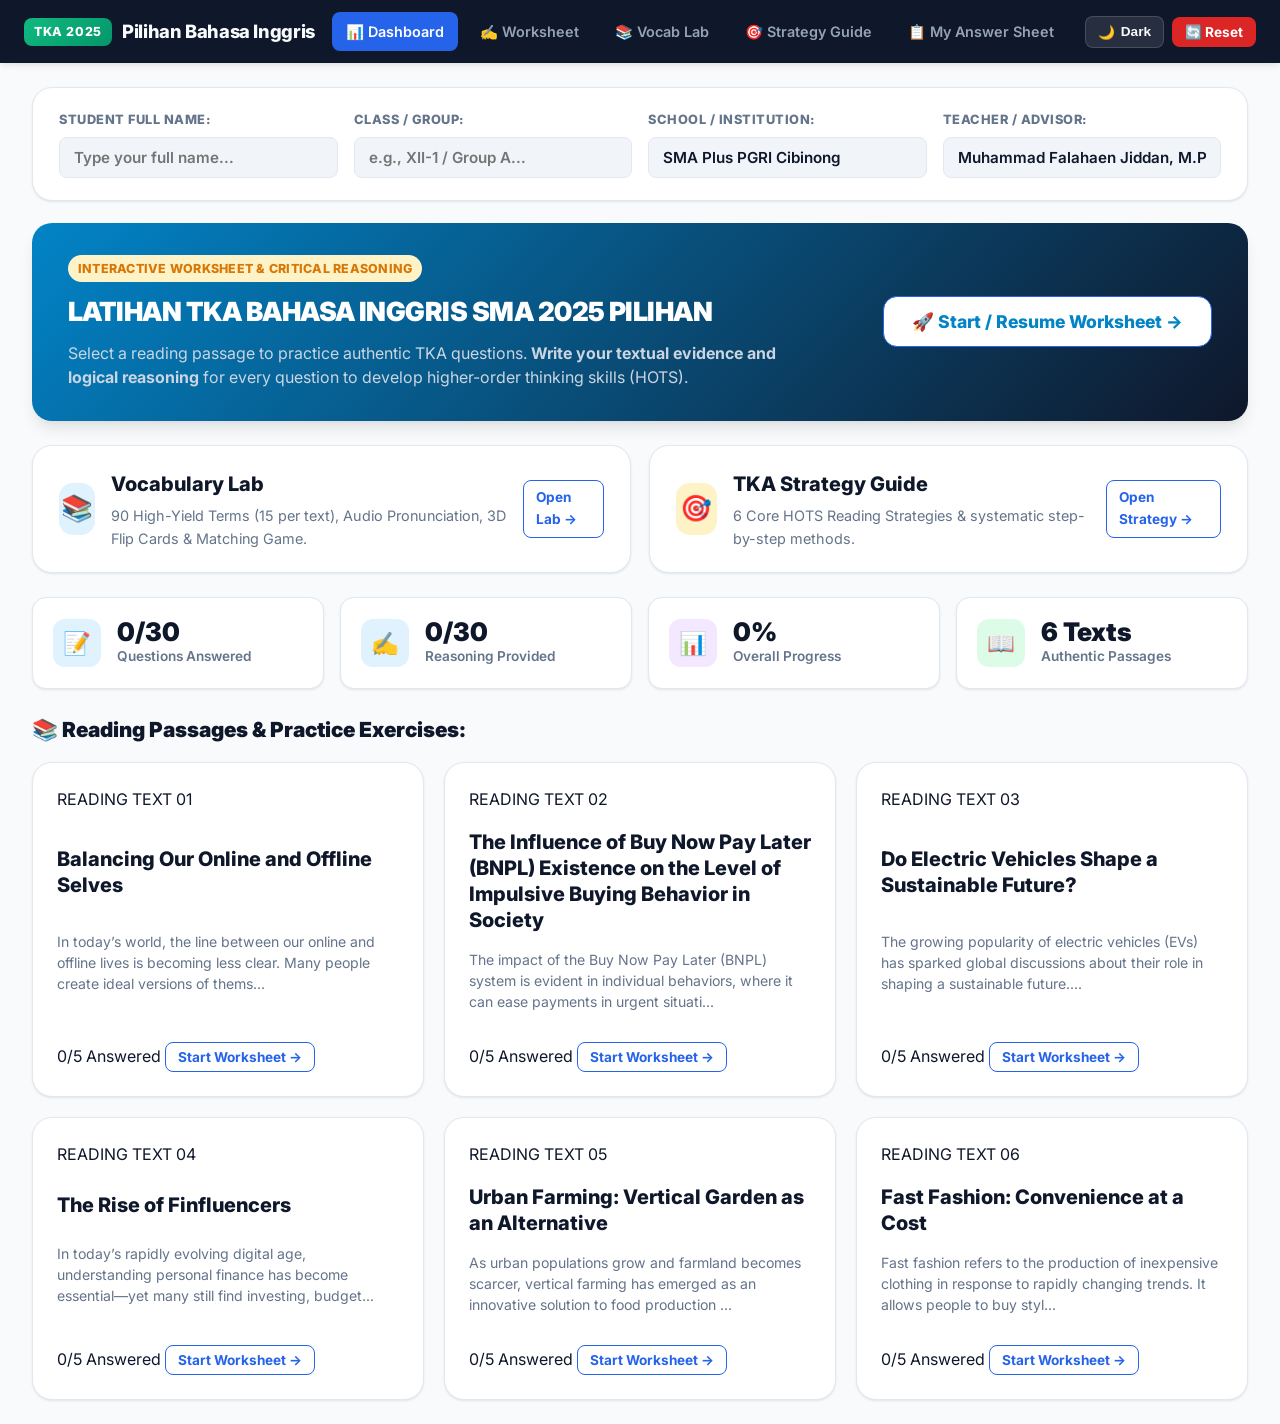
==== student.html @ 73c8a356 "Initial release: TKA Bahasa Inggris Pilihan 2025 Mobile Student Mode with 90 Specialized Vocab Lab t" ====
<!DOCTYPE html>
<html lang="en" data-theme="light">
<head>
  <meta charset="UTF-8">
  <meta name="viewport" content="width=device-width, initial-scale=1.0, maximum-scale=1.0, user-scalable=no">
  <title>LATIHAN TKA BAHASA INGGRIS SMA 2025 PILIHAN — Student Worksheet & Reasoning</title>
  <meta name="description" content="Latihan TKA Bahasa Inggris SMA 2025 Pilihan: 30 Soal HOTS Interaktif, Lembar Penalaran Kritis Siswa, Vocab Lab 90 Kata, & Panduan Strategi.">
  
  <!-- Google Fonts: Inter & Merriweather -->
  <link rel="preconnect" href="https://fonts.googleapis.com">
  <link rel="preconnect" href="https://fonts.gstatic.com" crossorigin>
  <link href="https://fonts.googleapis.com/css2?family=Inter:wght@400;500;600;700;800;900&family=Merriweather:ital,wght@0,300;0,400;0,700;1,300;1,400&display=swap" rel="stylesheet">
  
  <!-- Stylesheet -->
  <link rel="stylesheet" href="style.css">
</head>
<body>
  <div class="app-container">
    
    <!-- ==========================================
         TOP NAVIGATION BAR
    ========================================== -->
    <header class="navbar">
      <div class="nav-brand" onclick="setStudentView('dashboard')">
        <span class="student-badge">TKA 2025</span>
        <span class="brand-title">Pilihan Bahasa Inggris</span>
      </div>

      <nav>
        <ul class="nav-links">
          <li class="nav-item active" data-view="dashboard" onclick="setStudentView('dashboard')">📊 Dashboard</li>
          <li class="nav-item" data-view="student_workspace" onclick="setStudentView('student_workspace')">✍️ Worksheet</li>
          <li class="nav-item" data-view="vocab_lab" onclick="setStudentView('vocab_lab')">📚 Vocab Lab</li>
          <li class="nav-item" data-view="tka_strategy" onclick="setStudentView('tka_strategy')">🎯 Strategy Guide</li>
          <li class="nav-item" data-view="worksheet_summary" onclick="setStudentView('worksheet_summary')">📋 My Answer Sheet</li>
        </ul>
      </nav>

      <div class="nav-actions">
        <button class="btn-theme-toggle" id="theme-toggle" onclick="toggleStudentTheme()">
          <span id="theme-icon">🌙</span> <span id="theme-label">Dark</span>
        </button>
        <button class="btn btn-danger btn-sm" onclick="openStudentResetModal()">🔄 Reset</button>
      </div>
    </header>

    <!-- ==========================================
         MAIN VIEWS
    ========================================== -->
    <main class="main-view">

      <!-- 1. STUDENT DASHBOARD VIEW -->
      <section id="view-dashboard" class="view-section active">
        
        <!-- Student Identity Form Card -->
        <div class="student-id-card">
          <div class="student-input-group">
            <label class="student-input-label">Student Full Name:</label>
            <input type="text" id="input-student-name" class="student-input-field" placeholder="Type your full name..." onchange="saveStudentProfile()">
          </div>
          <div class="student-input-group">
            <label class="student-input-label">Class / Group:</label>
            <input type="text" id="input-student-class" class="student-input-field" placeholder="e.g., XII-1 / Group A..." onchange="saveStudentProfile()">
          </div>
          <div class="student-input-group">
            <label class="student-input-label">School / Institution:</label>
            <input type="text" id="input-student-school" class="student-input-field" value="SMA Plus PGRI Cibinong" onchange="saveStudentProfile()">
          </div>
          <div class="student-input-group">
            <label class="student-input-label">Teacher / Advisor:</label>
            <input type="text" id="input-student-teacher" class="student-input-field" value="Muhammad Falahaen Jiddan, M.Pd. Gr." onchange="saveStudentProfile()">
          </div>
        </div>

        <!-- Student Hero Banner -->
        <div class="dashboard-hero-banner" style="background: linear-gradient(135deg, #0284c7, #0f172a);">
          <div>
            <span class="badge badge-amber" style="margin-bottom: 8px;">INTERACTIVE WORKSHEET & CRITICAL REASONING</span>
            <div class="dash-banner-title">LATIHAN TKA BAHASA INGGRIS SMA 2025 PILIHAN</div>
            <p class="dash-banner-subtitle">
              Select a reading passage to practice authentic TKA questions. <strong>Write your textual evidence and logical reasoning</strong> for every question to develop higher-order thinking skills (HOTS).
            </p>
          </div>
          <div>
            <button class="btn btn-primary btn-lg" style="background: white; color: #0284c7; font-weight: 800;" onclick="openStudentWorkspace(1)">
              🚀 Start / Resume Worksheet →
            </button>
          </div>
        </div>

        <!-- Quick Hub Cards -->
        <div class="dash-hub-grid">
          <div class="dash-hub-card" onclick="setStudentView('vocab_lab')">
            <div class="hub-card-left">
              <div class="hub-icon-box" style="background: #e0f2fe; color: #0284c7;">📚</div>
              <div>
                <h3 style="font-size: 1.25rem; font-weight: 800; color: var(--text-main); margin-bottom: 4px;">Vocabulary Lab</h3>
                <p style="font-size: 0.9rem; color: var(--text-muted);">90 High-Yield Terms (15 per text), Audio Pronunciation, 3D Flip Cards & Matching Game.</p>
              </div>
            </div>
            <span class="btn btn-outline btn-sm">Open Lab →</span>
          </div>

          <div class="dash-hub-card" onclick="setStudentView('tka_strategy')">
            <div class="hub-card-left">
              <div class="hub-icon-box" style="background: var(--accent-amber-light); color: var(--accent-amber);">🎯</div>
              <div>
                <h3 style="font-size: 1.25rem; font-weight: 800; color: var(--text-main); margin-bottom: 4px;">TKA Strategy Guide</h3>
                <p style="font-size: 0.9rem; color: var(--text-muted);">6 Core HOTS Reading Strategies & systematic step-by-step methods.</p>
              </div>
            </div>
            <span class="btn btn-outline btn-sm">Open Strategy →</span>
          </div>
        </div>

        <!-- Stats Overview -->
        <div class="overview-stats-grid">
          <div class="stat-card">
            <div class="stat-icon" style="background: #e0f2fe; color: #0284c7;">📝</div>
            <div>
              <div class="stat-val" id="student-stat-answered">0/30</div>
              <div class="stat-label">Questions Answered</div>
            </div>
          </div>
          <div class="stat-card">
            <div class="stat-icon" style="background: var(--accent-cyan-light); color: var(--academic-blue);">✍️</div>
            <div>
              <div class="stat-val" id="student-stat-reasoned">0/30</div>
              <div class="stat-label">Reasoning Provided</div>
            </div>
          </div>
          <div class="stat-card">
            <div class="stat-icon" style="background: var(--accent-purple-light); color: var(--accent-purple);">📊</div>
            <div>
              <div class="stat-val" id="student-stat-progress">0%</div>
              <div class="stat-label">Overall Progress</div>
            </div>
          </div>
          <div class="stat-card">
            <div class="stat-icon" style="background: #dcfce7; color: #059669;">📖</div>
            <div>
              <div class="stat-val">6 Texts</div>
              <div class="stat-label">Authentic Passages</div>
            </div>
          </div>
        </div>

        <!-- 6 Text Cards Grid -->
        <h3 style="font-size: 1.3rem; font-weight: 900; color: var(--text-main); margin: 24px 0 16px 0;">📚 Reading Passages & Practice Exercises:</h3>
        <div class="text-cards-grid" id="student-dashboard-cards"></div>
      </section>

      <!-- 2. STUDENT WORKSPACE -->
      <section id="view-student_workspace" class="view-section">
        
        <!-- Top Toolbar -->
        <div class="workspace-top-bar">
          <div style="display: flex; align-items: center; gap: 12px; flex-wrap: wrap;">
            <button class="btn btn-secondary btn-sm" onclick="setStudentView('dashboard')">← Dashboard</button>
            <div id="student-ws-title" style="font-size: 1.15rem; font-weight: 800; color: var(--text-main);"></div>
          </div>

          <div class="font-size-control-group">
            <span style="font-size: 0.8rem; font-weight: 700; color: var(--text-muted); margin-right: 4px;">Typography:</span>
            <button class="btn-font-ctrl" onclick="changeStudentFontSize(-1)">A-</button>
            <button class="btn-font-ctrl" onclick="changeStudentFontSize(0)">Default</button>
            <button class="btn-font-ctrl" onclick="changeStudentFontSize(1)">A+</button>
            <button class="btn-font-ctrl" onclick="toggleStudentFontFamily()" style="margin-left: 6px;">Font: <span id="student-font-label">Serif</span></button>
          </div>
        </div>

        <!-- Mobile View Toggle -->
        <div class="mobile-tab-switch">
          <button class="mobile-switch-btn active" id="btn-mobile-read" onclick="setMobileViewTab('read')">📖 1. Read Passage</button>
          <button class="mobile-switch-btn" id="btn-mobile-quiz" onclick="setMobileViewTab('quiz')">✍️ 2. Questions & Reasons</button>
        </div>

        <!-- Split Grid Workspace -->
        <div class="workspace-split-container">
          
          <!-- LEFT PANEL: READING TEXT -->
          <div class="workspace-left-panel" id="student-reading-panel">
            <h2 class="reading-article-title" id="student-reading-title"></h2>
            <div class="reading-citation" id="student-reading-citation"></div>
            <div id="student-reading-content"></div>
          </div>

          <!-- RIGHT PANEL: QUESTIONS & REASONING -->
          <div class="workspace-right-panel" id="student-practice-panel">
            <div class="practice-header-bar">
              <span style="font-weight: 800; color: var(--text-main); font-size: 1.05rem;">Select Question Number:</span>
              <div class="practice-q-nav" id="student-practice-q-nav"></div>
            </div>

            <div id="student-practice-canvas"></div>
          </div>

        </div>
      </section>

      <!-- 3. VOCABULARY LAB (STUDENT VIEW) -->
      <section id="view-vocab_lab" class="view-section">
        <div class="global-vocab-container">
          <div style="background: var(--bg-card); padding: 24px 30px; border-radius: 14px; border: 1px solid var(--border-color); display: flex; justify-content: space-between; align-items: center; flex-wrap: wrap; gap: 16px;">
            <div>
              <h2 style="font-size: 1.6rem; font-weight: 900; color: var(--text-main); margin-bottom: 4px;">📚 Vocabulary & Concept Lab</h2>
              <p style="font-size: 0.95rem; color: var(--text-muted);">90 High-Yield Specialized Terms (15 per Text): 3D Flip Cards, Match Words Game, Context Quiz, and Live Search Master Table.</p>
            </div>
            <button class="btn btn-secondary btn-sm" onclick="setStudentView('dashboard')">← Dashboard</button>
          </div>

          <!-- Text Filter -->
          <div class="vocab-filter-pills">
            <button class="vocab-filter-pill active" data-textfilter="all" onclick="filterStudentVocab('all')">All Passages (90 Words)</button>
            <button class="vocab-filter-pill" data-textfilter="1" onclick="filterStudentVocab(1)">Text 1: Online & Offline (15)</button>
            <button class="vocab-filter-pill" data-textfilter="2" onclick="filterStudentVocab(2)">Text 2: BNPL Impact (15)</button>
            <button class="vocab-filter-pill" data-textfilter="3" onclick="filterStudentVocab(3)">Text 3: Electric Vehicles (15)</button>
            <button class="vocab-filter-pill" data-textfilter="4" onclick="filterStudentVocab(4)">Text 4: Finfluencers (15)</button>
            <button class="vocab-filter-pill" data-textfilter="5" onclick="filterStudentVocab(5)">Text 5: Vertical Garden (15)</button>
            <button class="vocab-filter-pill" data-textfilter="6" onclick="filterStudentVocab(6)">Text 6: Fast Fashion (15)</button>
          </div>

          <!-- Activity Nav -->
          <div class="vocab-activity-nav">
            <button class="vocab-mode-btn active" data-mode="flipcard" onclick="setStudentVocabActivity('flipcard')">🎴 1. 3D Flip Cards</button>
            <button class="vocab-mode-btn" data-mode="matching" onclick="setStudentVocabActivity('matching')">🧩 2. Match Words Game</button>
            <button class="vocab-mode-btn" data-mode="context" onclick="setStudentVocabActivity('context')">💡 3. Context Challenge</button>
            <button class="vocab-mode-btn" data-mode="list" onclick="setStudentVocabActivity('list')">📋 4. Word Master Table</button>
          </div>

          <div id="student-vocab-content-area"></div>
        </div>
      </section>

      <!-- 4. TKA STRATEGY (STUDENT VIEW) -->
      <section id="view-tka_strategy" class="view-section">
        <div class="strategy-container">
          <div style="background: var(--bg-card); padding: 24px 30px; border-radius: 14px; border: 1px solid var(--border-color); display: flex; justify-content: space-between; align-items: center; flex-wrap: wrap; gap: 16px;">
            <div>
              <h2 style="font-size: 1.6rem; font-weight: 900; color: var(--text-main); margin-bottom: 4px;">🎯 TKA Strategy Guide (HOTS Reading Formulas)</h2>
              <p style="font-size: 0.95rem; color: var(--text-muted);">6 Core Reading Comprehension Strategies, Systematic Steps, and Trap Analysis.</p>
            </div>
            <button class="btn btn-secondary btn-sm" onclick="setStudentView('dashboard')">← Dashboard</button>
          </div>

          <div class="strategy-grid" id="student-strategy-cards-container"></div>
        </div>
      </section>

      <!-- 5. WORKSHEET SUMMARY & CHECK (STUDENT VIEW) -->
      <section id="view-worksheet_summary" class="view-section">
        <div id="student-summary-container"></div>
      </section>

    </main>

    <!-- ==========================================
         FIXED BOTTOM NAVIGATION BAR (TOUCH UI FOR HP)
    ========================================== -->
    <nav class="mobile-bottom-nav">
      <div class="bottom-nav-item active" data-view="dashboard" onclick="setStudentView('dashboard')">
        <span class="nav-icon">📊</span>
        <span>Dashboard</span>
      </div>
      <div class="bottom-nav-item" data-view="student_workspace" onclick="setStudentView('student_workspace')">
        <span class="nav-icon">✍️</span>
        <span>Worksheet</span>
      </div>
      <div class="bottom-nav-item" data-view="vocab_lab" onclick="setStudentView('vocab_lab')">
        <span class="nav-icon">📚</span>
        <span>Vocab Lab</span>
      </div>
      <div class="bottom-nav-item" data-view="tka_strategy" onclick="setStudentView('tka_strategy')">
        <span class="nav-icon">🎯</span>
        <span>Strategy</span>
      </div>
      <div class="bottom-nav-item" data-view="worksheet_summary" onclick="setStudentView('worksheet_summary')">
        <span class="nav-icon">📋</span>
        <span>Answer Sheet</span>
      </div>
    </nav>

    <!-- Floating Action Button for Peek Passage on Mobile -->
    <button class="btn-floating-peek" onclick="openPeekModal()" title="Peek Reading Passage">
      <span>👀 Peek Passage</span>
    </button>

    <!-- Bottom Sheet Modal Drawer for Peek Passage -->
    <div class="bottom-sheet-overlay" id="peek-sheet-overlay">
      <div class="bottom-sheet-drawer">
        <div class="bottom-sheet-header">
          <h3 id="peek-sheet-title" style="font-size: 1.15rem; font-weight: 800; color: var(--text-main);"></h3>
          <button class="btn btn-secondary btn-sm" onclick="closePeekModal()">✕ Close</button>
        </div>
        <div class="bottom-sheet-body" id="peek-sheet-body"></div>
      </div>
    </div>

    <!-- Reset Confirmation Modal -->
    <div class="modal-overlay" id="student-reset-modal">
      <div class="modal-content">
        <h3 style="font-size: 1.35rem; font-weight: 800; color: var(--accent-red); margin-bottom: 12px;">⚠️ Reset Worksheet?</h3>
        <p style="font-size: 0.95rem; color: var(--text-secondary); margin-bottom: 24px; line-height: 1.6;">
          This action will permanently clear all your selected answers and written reasoning. Are you sure you want to reset?
        </p>
        <div style="display: flex; justify-content: flex-end; gap: 12px;">
          <button class="btn btn-secondary" onclick="closeStudentModal('student-reset-modal')">Cancel</button>
          <button class="btn btn-danger" onclick="confirmStudentReset()">Yes, Reset Worksheet</button>
        </div>
      </div>
    </div>

    <!-- Toast Notification -->
    <div class="toast-container" id="toast-container"></div>

  </div>

  <!-- Scripts -->
  <script src="data.js"></script>
  <script src="student.js"></script>
</body>
</html>
---- style.css ----
/* ==========================================
   MPI TKA BAHASA INGGRIS - NARRATIVE TEXT
   STYLESHEET (style.css)
   Mobile-First Touch UI, Responsive Desktop Split View,
   4-Pillar Strategy Accordion, 3D Flipcards, Match Game,
   Floating Peek Bottom Sheet & Clean Print Layout.
========================================== */

:root {
  /* Common Accents */
  --academic-blue: #2563eb;
  --academic-blue-light: #3b82f6;
  --academic-blue-dark: #1d4ed8;
  --accent-cyan: #0ea5e9;
  --accent-cyan-light: #e0f2fe;
  --accent-teal: #0d9488;
  --accent-teal-light: #ccfbf1;
  --accent-amber: #d97706;
  --accent-amber-light: #fef3c7;
  --accent-red: #dc2626;
  --accent-red-light: #fee2e2;
  --accent-green: #16a34a;
  --accent-green-light: #dcfce7;
  --accent-purple: #9333ea;
  --accent-purple-light: #f3e8ff;

  /* LIGHT THEME VARIABLES */
  --bg-main: #f8fafc;
  --bg-card: #ffffff;
  --bg-card-alt: #f1f5f9;
  --bg-card-hover: #f8fafc;
  --bg-nav: #0f172a;
  --border-color: #e2e8f0;
  --border-focus: #3b82f6;

  --text-main: #0f172a;
  --text-secondary: #334155;
  --text-muted: #64748b;
  --text-light: #f8fafc;

  --reading-bg: #ffffff;
  --reading-text: #1e293b;
  --reading-border: #e2e8f0;
  --reading-p-num-bg: #e0f2fe;
  --reading-p-num-text: #0369a1;

  --shadow-sm: 0 1px 3px rgba(0,0,0,0.06), 0 1px 2px rgba(0,0,0,0.04);
  --shadow-md: 0 4px 6px -1px rgba(0,0,0,0.08), 0 2px 4px -2px rgba(0,0,0,0.05);
  --shadow-lg: 0 10px 15px -3px rgba(0,0,0,0.1), 0 4px 6px -4px rgba(0,0,0,0.05);
  --shadow-xl: 0 20px 25px -5px rgba(0,0,0,0.12), 0 8px 10px -6px rgba(0,0,0,0.06);

  --radius-sm: 8px;
  --radius-md: 14px;
  --radius-lg: 20px;
  --radius-full: 9999px;

  --font-sans: 'Inter', -apple-system, BlinkMacSystemFont, 'Segoe UI', Roboto, Helvetica, Arial, sans-serif;
  --font-serif: 'Merriweather', Georgia, serif;
}

/* DARK THEME VARIABLES */
[data-theme="dark"] {
  --bg-main: #0b0f19;
  --bg-card: #131b2e;
  --bg-card-alt: #1e293b;
  --bg-card-hover: #1c263c;
  --bg-nav: #070a12;
  --border-color: #27354f;
  --border-focus: #60a5fa;

  --text-main: #f1f5f9;
  --text-secondary: #cbd5e1;
  --text-muted: #94a3b8;
  --text-light: #ffffff;

  --reading-bg: #111827;
  --reading-text: #f3f4f6;
  --reading-border: #1f2937;
  --reading-p-num-bg: #1e3a8a;
  --reading-p-num-text: #93c5fd;

  --accent-cyan-light: #082f49;
  --accent-teal-light: #042f2e;
  --accent-amber-light: #451a03;
  --accent-red-light: #450a0a;
  --accent-green-light: #052e16;
  --accent-purple-light: #3b0764;

  --shadow-sm: 0 1px 3px rgba(0,0,0,0.4);
  --shadow-md: 0 4px 8px rgba(0,0,0,0.5);
  --shadow-lg: 0 10px 20px rgba(0,0,0,0.6);
  --shadow-xl: 0 20px 30px rgba(0,0,0,0.7);
}

/* RESET & BASE */
* {
  margin: 0;
  padding: 0;
  box-sizing: border-box;
  -webkit-tap-highlight-color: transparent;
  transition: background-color 0.2s ease, border-color 0.2s ease, color 0.2s ease;
}

button, a, input, select, textarea, .option-card, .btn, .nav-item, .flip-card-inner, .match-item, .q-pill, .vocab-filter-pill, .vocab-mode-btn, .tab-btn {
  touch-action: manipulation !important;
}

body {
  font-family: var(--font-sans);
  background-color: var(--bg-main);
  color: var(--text-main);
  line-height: 1.6;
  min-height: 100vh;
  display: flex;
  flex-direction: column;
}

.app-container {
  display: flex;
  flex-direction: column;
  min-height: 100vh;
  width: 100%;
}

/* ==========================================
   TOP HEADER NAVBAR
========================================== */
.navbar {
  background-color: var(--bg-nav);
  color: var(--text-light);
  padding: 12px 24px;
  display: flex;
  justify-content: space-between;
  align-items: center;
  position: sticky;
  top: 0;
  z-index: 100;
  box-shadow: var(--shadow-md);
}

.nav-brand {
  display: flex;
  align-items: center;
  gap: 10px;
  cursor: pointer;
  user-select: none;
}

.brand-badge {
  background: linear-gradient(135deg, #2563eb, #3b82f6);
  color: white;
  font-size: 0.78rem;
  font-weight: 800;
  padding: 4px 10px;
  border-radius: var(--radius-sm);
  letter-spacing: 0.05em;
}

.student-badge {
  background: linear-gradient(135deg, #10b981, #059669);
  color: white;
  font-size: 0.78rem;
  font-weight: 800;
  padding: 4px 10px;
  border-radius: var(--radius-sm);
  letter-spacing: 0.05em;
}

.brand-title {
  font-size: 1.15rem;
  font-weight: 800;
  letter-spacing: -0.02em;
}

.nav-links {
  display: flex;
  list-style: none;
  gap: 8px;
}

.nav-item {
  padding: 8px 14px;
  border-radius: var(--radius-sm);
  cursor: pointer;
  font-weight: 600;
  font-size: 0.9rem;
  color: #94a3b8;
  display: flex;
  align-items: center;
  gap: 6px;
  transition: all 0.2s ease;
}

.nav-item:hover {
  background-color: rgba(255,255,255,0.08);
  color: #f8fafc;
}

.nav-item.active {
  background-color: var(--academic-blue);
  color: white;
}

.nav-actions {
  display: flex;
  align-items: center;
  gap: 8px;
}

.btn-theme-toggle {
  background: rgba(255,255,255,0.1);
  border: 1px solid rgba(255,255,255,0.15);
  color: #f8fafc;
  padding: 7px 12px;
  border-radius: var(--radius-sm);
  font-size: 0.85rem;
  font-weight: 600;
  cursor: pointer;
  display: flex;
  align-items: center;
  gap: 6px;
}

.btn-theme-toggle:hover {
  background: rgba(255,255,255,0.2);
}

/* ==========================================
   FIXED BOTTOM NAVIGATION BAR (MOBILE TOUCH)
========================================== */
.mobile-bottom-nav {
  display: none;
  position: fixed;
  bottom: 0;
  left: 0;
  right: 0;
  height: 64px;
  background-color: var(--bg-card);
  border-top: 1px solid var(--border-color);
  box-shadow: 0 -4px 12px rgba(0,0,0,0.08);
  z-index: 200;
  padding-bottom: env(safe-area-inset-bottom);
  justify-content: space-around;
  align-items: center;
}

.bottom-nav-item {
  flex: 1;
  display: flex;
  flex-direction: column;
  align-items: center;
  justify-content: center;
  padding: 6px 4px;
  color: var(--text-muted);
  text-decoration: none;
  font-size: 0.72rem;
  font-weight: 700;
  cursor: pointer;
  transition: all 0.2s ease;
  user-select: none;
}

.bottom-nav-item .nav-icon {
  font-size: 1.25rem;
  margin-bottom: 2px;
}

.bottom-nav-item.active {
  color: var(--academic-blue);
}

.bottom-nav-item.active .nav-icon {
  transform: translateY(-2px);
}

/* ==========================================
   BUTTONS & BADGES
========================================== */
.btn {
  display: inline-flex;
  align-items: center;
  justify-content: center;
  gap: 8px;
  padding: 10px 18px;
  border-radius: var(--radius-sm);
  font-size: 0.95rem;
  font-weight: 700;
  cursor: pointer;
  border: 1.5px solid transparent;
  transition: all 0.2s ease;
  text-decoration: none;
  font-family: inherit;
}

.btn-primary {
  background-color: var(--academic-blue);
  color: white;
  border-color: var(--academic-blue);
}
.btn-primary:hover {
  background-color: var(--academic-blue-dark);
}

.btn-secondary {
  background-color: var(--bg-card-alt);
  color: var(--text-main);
  border-color: var(--border-color);
}
.btn-secondary:hover {
  background-color: var(--bg-card-hover);
  border-color: var(--border-focus);
}

.btn-success {
  background-color: var(--accent-green);
  color: white;
}
.btn-success:hover {
  background-color: #15803d;
}

.btn-danger {
  background-color: var(--accent-red);
  color: white;
}
.btn-danger:hover {
  background-color: #b91c1c;
}

.btn-outline {
  background: transparent;
  border-color: var(--academic-blue);
  color: var(--academic-blue);
}
.btn-outline:hover {
  background: var(--academic-blue);
  color: white;
}

.btn-sm {
  padding: 6px 12px;
  font-size: 0.85rem;
}

.btn-lg {
  padding: 14px 28px;
  font-size: 1.1rem;
  border-radius: var(--radius-md);
}

.badge {
  display: inline-flex;
  align-items: center;
  gap: 4px;
  padding: 4px 10px;
  border-radius: var(--radius-full);
  font-size: 0.78rem;
  font-weight: 800;
  letter-spacing: 0.02em;
  text-transform: uppercase;
}

.badge-blue { background: var(--accent-cyan-light); color: var(--academic-blue); }
.badge-green { background: var(--accent-green-light); color: var(--accent-green); }
.badge-amber { background: var(--accent-amber-light); color: var(--accent-amber); }
.badge-red { background: var(--accent-red-light); color: var(--accent-red); }
.badge-purple { background: var(--accent-purple-light); color: var(--accent-purple); }
.badge-gray { background: var(--bg-card-alt); color: var(--text-muted); }

/* ==========================================
   MAIN VIEWS
========================================== */
.main-view {
  flex: 1;
  padding: 24px 32px;
  max-width: 1560px;
  width: 100%;
  margin: 0 auto;
}

.view-section {
  display: none;
  animation: fadeIn 0.25s ease-out;
}

.view-section.active {
  display: block;
}

@keyframes fadeIn {
  from { opacity: 0; transform: translateY(6px); }
  to { opacity: 1; transform: translateY(0); }
}

/* ==========================================
   MODUL 1: DASHBOARD & IDENTITY
========================================== */
.student-id-card {
  background: var(--bg-card);
  border: 1px solid var(--border-color);
  border-radius: var(--radius-lg);
  padding: 22px 26px;
  margin-bottom: 22px;
  box-shadow: var(--shadow-sm);
  display: grid;
  grid-template-columns: repeat(auto-fit, minmax(220px, 1fr));
  gap: 16px;
  align-items: center;
}

.student-input-group {
  display: flex;
  flex-direction: column;
  gap: 6px;
}

.student-input-label {
  font-size: 0.8rem;
  font-weight: 800;
  color: var(--text-muted);
  text-transform: uppercase;
  letter-spacing: 0.04em;
}

.student-input-field {
  padding: 10px 14px;
  border-radius: var(--radius-sm);
  border: 1.5px solid var(--border-color);
  background: var(--bg-card-alt);
  color: var(--text-main);
  font-family: inherit;
  font-size: 0.95rem;
  font-weight: 600;
}

.student-input-field:focus {
  outline: none;
  border-color: var(--academic-blue);
  background: var(--bg-card);
}

.dashboard-hero-banner {
  background: linear-gradient(135deg, #1e3a8a, #0f172a);
  color: white;
  border-radius: var(--radius-lg);
  padding: 32px 36px;
  display: flex;
  justify-content: space-between;
  align-items: center;
  flex-wrap: wrap;
  gap: 20px;
  box-shadow: var(--shadow-lg);
  margin-bottom: 24px;
}

.dash-banner-title {
  font-size: 1.65rem;
  font-weight: 900;
  margin-bottom: 8px;
  letter-spacing: -0.02em;
}

.dash-banner-subtitle {
  font-size: 1rem;
  color: #cbd5e1;
  max-width: 720px;
  line-height: 1.5;
}

.developer-profile-card {
  background: var(--bg-card);
  border: 1px solid var(--border-color);
  border-radius: var(--radius-lg);
  padding: 24px 28px;
  margin-bottom: 24px;
  box-shadow: var(--shadow-sm);
}

.dev-profile-header {
  display: flex;
  align-items: center;
  gap: 16px;
  margin-bottom: 18px;
}

.dev-avatar-box {
  width: 56px;
  height: 56px;
  border-radius: 50%;
  background: var(--accent-cyan-light);
  color: var(--academic-blue);
  display: flex;
  align-items: center;
  justify-content: center;
  font-size: 1.8rem;
  font-weight: 800;
}

.dev-badge-row {
  display: flex;
  flex-wrap: wrap;
  gap: 8px;
  margin-bottom: 6px;
}

.dev-name {
  font-size: 1.3rem;
  font-weight: 900;
  color: var(--text-main);
}

.dev-role {
  font-size: 0.92rem;
  color: var(--text-muted);
}

.dev-details-grid {
  display: grid;
  grid-template-columns: repeat(auto-fit, minmax(260px, 1fr));
  gap: 14px;
  background: var(--bg-card-alt);
  padding: 16px 20px;
  border-radius: var(--radius-md);
  margin-bottom: 14px;
}

.dev-detail-item {
  display: flex;
  align-items: center;
  gap: 10px;
}

.dev-detail-icon {
  font-size: 1.4rem;
}

.dev-detail-label {
  font-size: 0.78rem;
  font-weight: 800;
  color: var(--text-muted);
  text-transform: uppercase;
}

.dev-detail-value {
  font-size: 0.95rem;
  font-weight: 700;
  color: var(--text-main);
}

.dev-bio-quote {
  font-size: 0.92rem;
  color: var(--text-secondary);
  font-style: italic;
  line-height: 1.5;
  border-left: 3px solid var(--academic-blue);
  padding-left: 14px;
}

/* Stats Grid */
.overview-stats-grid {
  display: grid;
  grid-template-columns: repeat(auto-fit, minmax(200px, 1fr));
  gap: 16px;
  margin-bottom: 24px;
}

.stat-card {
  background: var(--bg-card);
  border: 1px solid var(--border-color);
  border-radius: var(--radius-md);
  padding: 20px;
  box-shadow: var(--shadow-sm);
  display: flex;
  align-items: center;
  gap: 16px;
}

.stat-icon {
  width: 48px;
  height: 48px;
  border-radius: 12px;
  background: var(--accent-cyan-light);
  color: var(--academic-blue);
  display: flex;
  align-items: center;
  justify-content: center;
  font-size: 1.4rem;
  font-weight: 800;
}

.stat-val {
  font-size: 1.6rem;
  font-weight: 900;
  color: var(--text-main);
  line-height: 1.1;
}

.stat-label {
  font-size: 0.85rem;
  color: var(--text-muted);
  font-weight: 600;
}

/* Hub Cards Grid */
.dash-hub-grid {
  display: grid;
  grid-template-columns: repeat(auto-fit, minmax(320px, 1fr));
  gap: 18px;
  margin-bottom: 24px;
}

.dash-hub-card {
  background: var(--bg-card);
  border: 1px solid var(--border-color);
  border-radius: var(--radius-lg);
  padding: 22px 26px;
  cursor: pointer;
  display: flex;
  justify-content: space-between;
  align-items: center;
  box-shadow: var(--shadow-sm);
  transition: all 0.2s ease;
}

.dash-hub-card:hover {
  transform: translateY(-2px);
  border-color: var(--academic-blue);
  box-shadow: var(--shadow-md);
}

.hub-card-left {
  display: flex;
  align-items: center;
  gap: 16px;
}

.hub-icon-box {
  width: 52px;
  height: 52px;
  border-radius: 14px;
  display: flex;
  align-items: center;
  justify-content: center;
  font-size: 1.6rem;
}

/* Material / Text Cards Grid */
.text-cards-grid {
  display: grid;
  grid-template-columns: repeat(auto-fit, minmax(300px, 1fr));
  gap: 20px;
}

.text-card {
  background: var(--bg-card);
  border: 1px solid var(--border-color);
  border-radius: var(--radius-lg);
  padding: 24px;
  box-shadow: var(--shadow-sm);
  display: flex;
  flex-direction: column;
  justify-content: space-between;
  gap: 16px;
  transition: all 0.2s ease;
}

.text-card:hover {
  border-color: var(--academic-blue);
  transform: translateY(-2px);
  box-shadow: var(--shadow-md);
}

.text-card-top {
  display: flex;
  justify-content: space-between;
  align-items: flex-start;
  margin-bottom: 8px;
}

.text-card-title {
  font-size: 1.25rem;
  font-weight: 800;
  color: var(--text-main);
  line-height: 1.3;
}

.text-card-meta {
  font-size: 0.85rem;
  color: var(--text-muted);
  margin-top: 4px;
}

.text-progress-bar-container {
  width: 100%;
  height: 8px;
  background: var(--bg-card-alt);
  border-radius: var(--radius-full);
  overflow: hidden;
  margin-top: 8px;
}

.text-progress-bar-fill {
  height: 100%;
  background: var(--academic-blue);
  border-radius: var(--radius-full);
  transition: width 0.3s ease;
}

/* ==========================================
   MODUL 2: WORKSHEET & STUDENT REASONING
========================================== */
.workspace-top-bar {
  background: var(--bg-card);
  border: 1px solid var(--border-color);
  border-radius: var(--radius-md);
  padding: 14px 20px;
  display: flex;
  justify-content: space-between;
  align-items: center;
  flex-wrap: wrap;
  gap: 12px;
  margin-bottom: 16px;
  box-shadow: var(--shadow-sm);
}

.font-size-control-group {
  display: flex;
  align-items: center;
  gap: 4px;
}

.btn-font-ctrl {
  background: var(--bg-card-alt);
  border: 1px solid var(--border-color);
  color: var(--text-main);
  padding: 6px 12px;
  border-radius: var(--radius-sm);
  font-size: 0.85rem;
  font-weight: 700;
  cursor: pointer;
}

.btn-font-ctrl:hover {
  border-color: var(--academic-blue);
  color: var(--academic-blue);
}

/* Mobile Segmented Switcher */
.mobile-tab-switch {
  display: none;
  width: 100%;
  background: var(--bg-card);
  border: 1px solid var(--border-color);
  border-radius: var(--radius-md);
  padding: 6px;
  margin-bottom: 16px;
  gap: 6px;
}

.mobile-switch-btn {
  flex: 1;
  padding: 10px;
  border-radius: var(--radius-sm);
  border: none;
  font-size: 0.9rem;
  font-weight: 700;
  cursor: pointer;
  background: transparent;
  color: var(--text-muted);
  text-align: center;
  transition: all 0.2s ease;
}

.mobile-switch-btn.active {
  background: var(--academic-blue);
  color: white;
}

/* Split Workspace */
.workspace-split-container {
  display: grid;
  grid-template-columns: 1.15fr 1fr;
  gap: 20px;
  align-items: start;
}

.workspace-left-panel {
  background: var(--reading-bg);
  border: 1px solid var(--reading-border);
  border-radius: var(--radius-lg);
  padding: 28px 32px;
  box-shadow: var(--shadow-sm);
  max-height: calc(100vh - 180px);
  overflow-y: auto;
}

.workspace-right-panel {
  background: var(--bg-card);
  border: 1px solid var(--border-color);
  border-radius: var(--radius-lg);
  padding: 28px 32px;
  box-shadow: var(--shadow-sm);
  max-height: calc(100vh - 180px);
  overflow-y: auto;
}

/* Reading Article Formatting */
.reading-article-title {
  font-size: 1.5rem;
  font-weight: 900;
  color: var(--text-main);
  margin-bottom: 6px;
  line-height: 1.3;
}

.reading-citation {
  font-size: 0.85rem;
  color: var(--text-muted);
  font-style: italic;
  margin-bottom: 20px;
  padding-bottom: 14px;
  border-bottom: 1px solid var(--border-color);
}

.reading-paragraph {
  font-family: var(--font-serif);
  font-size: 1.12rem;
  line-height: 1.8;
  color: var(--reading-text);
  margin-bottom: 18px;
  position: relative;
  padding-left: 44px;
}

.p-number {
  position: absolute;
  left: 0;
  top: 2px;
  font-family: var(--font-sans);
  font-size: 0.78rem;
  font-weight: 800;
  background: var(--reading-p-num-bg);
  color: var(--reading-p-num-text);
  padding: 2px 7px;
  border-radius: 4px;
  user-select: none;
}

/* Question Panel */
.practice-header-bar {
  display: flex;
  flex-direction: column;
  gap: 12px;
  margin-bottom: 20px;
  padding-bottom: 16px;
  border-bottom: 1px solid var(--border-color);
}

.practice-q-nav {
  display: flex;
  gap: 6px;
  overflow-x: auto;
  padding-bottom: 6px;
  scrollbar-width: thin;
}

.q-pill {
  flex: 0 0 auto;
  width: 36px;
  height: 36px;
  border-radius: var(--radius-sm);
  border: 1.5px solid var(--border-color);
  background: var(--bg-card-alt);
  color: var(--text-main);
  font-size: 0.85rem;
  font-weight: 800;
  cursor: pointer;
  display: flex;
  align-items: center;
  justify-content: center;
  transition: all 0.2s ease;
}

.q-pill:hover {
  border-color: var(--academic-blue);
}

.q-pill.active {
  background: var(--academic-blue);
  color: white;
  border-color: var(--academic-blue);
}

.q-pill.answered {
  border-color: var(--accent-green);
  background: var(--accent-green-light);
  color: var(--accent-green);
}

.q-pill.answered.active {
  background: var(--academic-blue);
  color: white;
  border-color: var(--academic-blue);
}

.question-meta-row {
  display: flex;
  justify-content: space-between;
  align-items: center;
  margin-bottom: 12px;
}

.question-stem-text {
  font-size: 1.15rem;
  font-weight: 800;
  color: var(--text-main);
  line-height: 1.5;
  margin-bottom: 18px;
  white-space: pre-line;
}

/* Option Cards */
.options-list {
  display: flex;
  flex-direction: column;
  gap: 10px;
  margin-bottom: 20px;
}

.option-card {
  background: var(--bg-card-alt);
  border: 1.5px solid var(--border-color);
  border-radius: var(--radius-md);
  padding: 14px 18px;
  cursor: pointer;
  display: flex;
  align-items: flex-start;
  gap: 12px;
  transition: all 0.2s ease;
}

.option-card:hover {
  border-color: var(--academic-blue);
  background: var(--bg-card);
}

.option-card.selected {
  background: var(--accent-cyan-light);
  border-color: var(--academic-blue);
  box-shadow: 0 0 0 2px rgba(37, 99, 235, 0.2);
}

.opt-radio-circle {
  width: 22px;
  height: 22px;
  border-radius: 50%;
  border: 2px solid var(--border-color);
  background: var(--bg-card);
  margin-top: 2px;
  flex-shrink: 0;
  display: flex;
  align-items: center;
  justify-content: center;
  font-size: 0.75rem;
  font-weight: 800;
}

.option-card.selected .opt-radio-circle {
  border-color: var(--academic-blue);
  background: var(--academic-blue);
  color: white;
}

.opt-checkbox-box {
  width: 22px;
  height: 22px;
  border-radius: 6px;
  border: 2px solid var(--border-color);
  background: var(--bg-card);
  margin-top: 2px;
  flex-shrink: 0;
  display: flex;
  align-items: center;
  justify-content: center;
  font-size: 0.85rem;
  font-weight: 800;
}

.option-card.selected .opt-checkbox-box {
  border-color: var(--academic-blue);
  background: var(--academic-blue);
  color: white;
}

.opt-text {
  font-size: 0.98rem;
  font-weight: 600;
  color: var(--text-main);
  line-height: 1.45;
}

/* Categorization & True/False Tables */
.interactive-table {
  width: 100%;
  border-collapse: collapse;
  margin-bottom: 20px;
  border-radius: var(--radius-md);
  overflow: hidden;
  border: 1px solid var(--border-color);
}

.interactive-table th, .interactive-table td {
  padding: 12px 14px;
  border: 1px solid var(--border-color);
  font-size: 0.92rem;
}

.interactive-table th {
  background: var(--bg-card-alt);
  font-weight: 800;
  color: var(--text-main);
  text-align: left;
}

.interactive-table td {
  background: var(--bg-card);
  color: var(--text-main);
}

.table-choice-label {
  display: inline-flex;
  align-items: center;
  gap: 6px;
  cursor: pointer;
  font-weight: 700;
}

/* Reasoning Box */
.reasoning-box-wrapper {
  background: var(--bg-card-alt);
  border: 1.5px solid var(--border-color);
  border-left: 4px solid var(--academic-blue);
  border-radius: var(--radius-md);
  padding: 16px 20px;
  margin-top: 18px;
  margin-bottom: 22px;
}

.reasoning-header {
  display: flex;
  justify-content: space-between;
  align-items: center;
  margin-bottom: 6px;
}

.reasoning-title {
  font-size: 0.95rem;
  font-weight: 800;
  color: var(--text-main);
  display: flex;
  align-items: center;
  gap: 6px;
}

.reasoning-char-count {
  font-size: 0.78rem;
  font-weight: 700;
  color: var(--text-muted);
}

.reasoning-subtext {
  font-size: 0.84rem;
  color: var(--text-muted);
  margin-bottom: 10px;
  line-height: 1.4;
}

.student-reason-textarea {
  width: 100%;
  min-height: 90px;
  padding: 12px 14px;
  border-radius: var(--radius-sm);
  border: 1.5px solid var(--border-color);
  background: var(--bg-card);
  color: var(--text-main);
  font-family: var(--font-sans);
  font-size: 0.95rem;
  line-height: 1.5;
  resize: vertical;
}

.student-reason-textarea:focus {
  outline: none;
  border-color: var(--academic-blue);
  box-shadow: 0 0 0 3px rgba(37, 99, 235, 0.15);
}

/* Floating Action Button (Peek Passage) */
.btn-floating-peek {
  display: none;
  position: fixed;
  bottom: 80px;
  right: 18px;
  z-index: 150;
  background: var(--academic-blue);
  color: white;
  padding: 12px 18px;
  border-radius: var(--radius-full);
  box-shadow: var(--shadow-xl);
  font-weight: 800;
  font-size: 0.9rem;
  border: none;
  cursor: pointer;
  align-items: center;
  gap: 6px;
}

/* Bottom Sheet Drawer for Peek Passage */
.bottom-sheet-overlay {
  position: fixed;
  top: 0;
  left: 0;
  right: 0;
  bottom: 0;
  background: rgba(11, 15, 25, 0.6);
  backdrop-filter: blur(4px);
  z-index: 1000;
  opacity: 0;
  pointer-events: none !important;
  transition: opacity 0.25s ease;
}

.bottom-sheet-overlay.active {
  opacity: 1;
  pointer-events: auto !important;
}

.bottom-sheet-drawer {
  position: fixed;
  bottom: 0;
  left: 0;
  right: 0;
  max-height: 82vh;
  background: var(--bg-card);
  border-top-left-radius: var(--radius-lg);
  border-top-right-radius: var(--radius-lg);
  padding: 24px;
  box-shadow: var(--shadow-xl);
  z-index: 1001;
  transform: translateY(100%);
  transition: transform 0.3s cubic-bezier(0.16, 1, 0.3, 1);
  display: flex;
  flex-direction: column;
}

.bottom-sheet-overlay.active .bottom-sheet-drawer {
  transform: translateY(0);
}

.bottom-sheet-header {
  display: flex;
  justify-content: space-between;
  align-items: center;
  padding-bottom: 14px;
  border-bottom: 1px solid var(--border-color);
  margin-bottom: 16px;
}

.bottom-sheet-body {
  overflow-y: auto;
  max-height: 65vh;
  padding-bottom: 24px;
}

/* ==========================================
   MODUL 3: VOCABULARY LAB (4 MODES)
========================================== */
.global-vocab-container {
  display: flex;
  flex-direction: column;
  gap: 20px;
}

.vocab-filter-pills {
  display: flex;
  gap: 8px;
  flex-wrap: wrap;
}

.vocab-filter-pill {
  padding: 8px 16px;
  border-radius: var(--radius-full);
  background: var(--bg-card);
  border: 1.5px solid var(--border-color);
  color: var(--text-secondary);
  font-size: 0.88rem;
  font-weight: 700;
  cursor: pointer;
  transition: all 0.2s ease;
}

.vocab-filter-pill:hover {
  border-color: var(--academic-blue);
  color: var(--academic-blue);
}

.vocab-filter-pill.active {
  background: var(--academic-blue);
  color: white;
  border-color: var(--academic-blue);
}

.vocab-activity-nav {
  display: flex;
  gap: 8px;
  flex-wrap: wrap;
  background: var(--bg-card-alt);
  padding: 6px;
  border-radius: var(--radius-md);
}

.vocab-mode-btn {
  padding: 10px 18px;
  border-radius: var(--radius-sm);
  border: none;
  background: transparent;
  color: var(--text-muted);
  font-weight: 800;
  font-size: 0.92rem;
  cursor: pointer;
  transition: all 0.2s ease;
}

.vocab-mode-btn.active {
  background: var(--bg-card);
  color: var(--text-main);
  box-shadow: var(--shadow-sm);
}

/* 1. 3D Flip Cards */
.flip-cards-grid {
  display: grid;
  grid-template-columns: repeat(auto-fit, minmax(280px, 1fr));
  gap: 20px;
  perspective: 1200px;
}

.flip-card-wrapper {
  height: 310px;
}

.flip-card-inner {
  position: relative;
  width: 100%;
  height: 100%;
  text-align: left;
  transition: transform 0.6s cubic-bezier(0.4, 0, 0.2, 1);
  transform-style: preserve-3d;
  cursor: pointer;
}

.flip-card-inner.flipped {
  transform: rotateY(180deg);
}

.flip-card-front, .flip-card-back {
  position: absolute;
  width: 100%;
  height: 100%;
  -webkit-backface-visibility: hidden;
  backface-visibility: hidden;
  border-radius: var(--radius-lg);
  padding: 24px;
  box-shadow: var(--shadow-sm);
  border: 1px solid var(--border-color);
  display: flex;
  flex-direction: column;
  justify-content: space-between;
}

.flip-card-front {
  background: var(--bg-card);
  border-top: 4px solid var(--academic-blue);
}

.flip-card-back {
  background: var(--bg-card-alt);
  transform: rotateY(180deg);
  border-top: 4px solid var(--accent-green);
  overflow-y: auto;
}

.word-title {
  font-size: 1.6rem;
  font-weight: 900;
  color: var(--text-main);
  margin-top: 4px;
}

.pos-tag {
  font-size: 0.85rem;
  font-weight: 700;
  color: var(--academic-blue);
  margin-top: 2px;
}

.hint-text {
  font-size: 0.8rem;
  color: var(--text-muted);
  font-weight: 600;
}

.back-meaning {
  font-size: 1.15rem;
  font-weight: 800;
  color: var(--accent-green);
  margin-bottom: 8px;
}

.back-ipa {
  display: flex;
  align-items: center;
  gap: 8px;
  font-size: 0.95rem;
  color: var(--text-muted);
  margin-bottom: 12px;
}

.btn-listen {
  background: var(--bg-card);
  border: 1px solid var(--border-color);
  color: var(--text-main);
  padding: 4px 10px;
  border-radius: var(--radius-sm);
  font-size: 0.85rem;
  cursor: pointer;
  display: inline-flex;
  align-items: center;
  gap: 4px;
  font-weight: 700;
}

.btn-listen:hover {
  background: var(--academic-blue);
  color: white;
}

/* 2. Match Words Game */
.matching-game-grid {
  display: grid;
  grid-template-columns: 1fr 1fr;
  gap: 20px;
}

.match-column {
  display: flex;
  flex-direction: column;
  gap: 12px;
}

.match-item {
  background: var(--bg-card);
  border: 2px solid var(--border-color);
  border-radius: var(--radius-md);
  padding: 16px 20px;
  cursor: pointer;
  font-size: 1rem;
  font-weight: 700;
  color: var(--text-main);
  transition: all 0.2s ease;
  user-select: none;
}

.match-item:hover {
  border-color: var(--academic-blue);
}

.match-item.selected {
  border-color: var(--academic-blue);
  background: var(--accent-cyan-light);
  color: var(--academic-blue);
  transform: scale(1.02);
}

.match-item.matched {
  border-color: var(--accent-green);
  background: var(--accent-green-light);
  color: var(--accent-green);
  pointer-events: none;
  opacity: 0.8;
}

/* 4. Master Table & Live Search */
.search-input-box {
  width: 100%;
  max-width: 450px;
  padding: 10px 16px;
  border-radius: var(--radius-md);
  border: 1.5px solid var(--border-color);
  background: var(--bg-card);
  color: var(--text-main);
  font-family: inherit;
  font-size: 0.95rem;
  margin-bottom: 16px;
}

.search-input-box:focus {
  outline: none;
  border-color: var(--academic-blue);
}

.vocab-table {
  width: 100%;
  border-collapse: collapse;
  background: var(--bg-card);
  border-radius: var(--radius-md);
  overflow: hidden;
  border: 1px solid var(--border-color);
}

.vocab-table th, .vocab-table td {
  padding: 14px 16px;
  border-bottom: 1px solid var(--border-color);
  text-align: left;
  font-size: 0.92rem;
}

.vocab-table th {
  background: var(--bg-card-alt);
  font-weight: 800;
  color: var(--text-main);
}

/* ==========================================
   MODUL 4: STRATEGY GUIDE (4 PILAR ACCORDION)
========================================== */
.strategy-container {
  display: flex;
  flex-direction: column;
  gap: 20px;
}

.strategy-grid {
  display: flex;
  flex-direction: column;
  gap: 16px;
}

.strategy-card-accordion {
  background: var(--bg-card);
  border: 1px solid var(--border-color);
  border-radius: var(--radius-lg);
  overflow: hidden;
  box-shadow: var(--shadow-sm);
  transition: all 0.2s ease;
}

.strategy-accordion-header {
  padding: 20px 26px;
  cursor: pointer;
  display: flex;
  justify-content: space-between;
  align-items: center;
  user-select: none;
}

.strategy-accordion-header:hover {
  background: var(--bg-card-alt);
}

.strategy-accordion-title {
  font-size: 1.2rem;
  font-weight: 900;
  color: var(--text-main);
}

.strategy-accordion-body {
  display: none;
  padding: 0 26px 26px 26px;
  animation: fadeIn 0.2s ease;
}

.strategy-card-accordion.open .strategy-accordion-body {
  display: block;
}

.strategy-pillars-grid {
  display: grid;
  grid-template-columns: repeat(auto-fit, minmax(280px, 1fr));
  gap: 16px;
  margin-top: 14px;
}

.pillar-box {
  border-radius: var(--radius-md);
  padding: 18px 20px;
  border: 1px solid var(--border-color);
}

.pillar-1 {
  background: var(--accent-cyan-light);
  border-color: #bae6fd;
}
.pillar-2 {
  background: var(--accent-amber-light);
  border-color: #fde68a;
}
.pillar-3 {
  background: var(--accent-green-light);
  border-color: #bbf7d0;
}
.pillar-4 {
  background: var(--accent-red-light);
  border-color: #fecaca;
}

.pillar-title {
  font-size: 0.95rem;
  font-weight: 900;
  margin-bottom: 8px;
  display: flex;
  align-items: center;
  gap: 6px;
}

.pillar-1 .pillar-title { color: var(--academic-blue); }
.pillar-2 .pillar-title { color: #b45309; }
.pillar-3 .pillar-title { color: #15803d; }
.pillar-4 .pillar-title { color: #b91c1c; }

.pillar-content {
  font-size: 0.9rem;
  color: var(--text-main);
  line-height: 1.5;
}

/* ==========================================
   MODUL 5: ANSWER SHEET & ON-DEMAND CHECK
========================================== */
.summary-meta-header {
  background: var(--bg-card);
  border: 1px solid var(--border-color);
  border-radius: var(--radius-lg);
  padding: 30px;
  box-shadow: var(--shadow-sm);
  margin-bottom: 24px;
}

.action-toolbar {
  display: flex;
  gap: 10px;
  flex-wrap: wrap;
  margin-top: 18px;
}

.summary-card-item {
  background: var(--bg-card);
  border: 1px solid var(--border-color);
  border-radius: var(--radius-lg);
  padding: 24px;
  margin-bottom: 18px;
  box-shadow: var(--shadow-sm);
}

.manual-eval-box {
  display: flex;
  justify-content: space-between;
  align-items: center;
  flex-wrap: wrap;
  gap: 12px;
  background: var(--bg-card-alt);
  padding: 14px 18px;
  border-radius: var(--radius-md);
  border: 1px solid var(--border-color);
  margin-top: 14px;
}

.eval-btn-group {
  display: flex;
  gap: 10px;
  align-items: center;
}

.eval-btn {
  padding: 8px 18px;
  font-size: 0.92rem;
  font-weight: 800;
  border-radius: var(--radius-sm);
  border: 1.5px solid var(--border-color);
  background: var(--bg-card);
  color: var(--text-main);
  cursor: pointer;
  display: inline-flex;
  align-items: center;
  gap: 6px;
  transition: all 0.2s ease;
  user-select: none;
}

.eval-btn:hover {
  transform: translateY(-1px);
}

.eval-btn-correct:hover {
  border-color: var(--accent-green);
  color: var(--accent-green);
}

.eval-btn-incorrect:hover {
  border-color: var(--accent-red);
  color: var(--accent-red);
}

.eval-btn-correct.active {
  background: var(--accent-green);
  border-color: var(--accent-green);
  color: #ffffff;
  box-shadow: 0 2px 8px rgba(22, 163, 74, 0.35);
}

.eval-btn-incorrect.active {
  background: var(--accent-red);
  border-color: var(--accent-red);
  color: #ffffff;
  box-shadow: 0 2px 8px rgba(220, 38, 38, 0.35);
}

/* ==========================================
   MODALS & TOASTS
========================================== */
.modal-overlay {
  position: fixed;
  top: 0;
  left: 0;
  right: 0;
  bottom: 0;
  background: rgba(11, 15, 25, 0.75);
  backdrop-filter: blur(5px);
  display: flex;
  align-items: center;
  justify-content: center;
  z-index: 1000;
  opacity: 0;
  pointer-events: none !important;
  transition: opacity 0.2s ease;
}

.modal-overlay.active {
  opacity: 1;
  pointer-events: auto !important;
}

.modal-content {
  background: var(--bg-card);
  border-radius: var(--radius-lg);
  padding: 30px;
  max-width: 540px;
  width: 90%;
  box-shadow: var(--shadow-xl);
  border: 1px solid var(--border-color);
  color: var(--text-main);
  transform: scale(0.95);
  transition: transform 0.2s ease;
}

.modal-overlay.active .modal-content {
  transform: scale(1);
}

.toast-container {
  position: fixed;
  bottom: 76px;
  right: 20px;
  z-index: 2000;
  display: flex;
  flex-direction: column;
  gap: 10px;
}

.toast {
  background: var(--bg-nav);
  color: var(--text-light);
  padding: 12px 18px;
  border-radius: var(--radius-md);
  box-shadow: var(--shadow-lg);
  font-size: 0.9rem;
  font-weight: 700;
  animation: toastIn 0.3s ease;
}

.toast-success { border-left: 4px solid var(--accent-green); }
.toast-error { border-left: 4px solid var(--accent-red); }
.toast-info { border-left: 4px solid var(--academic-blue); }

@keyframes toastIn {
  from { opacity: 0; transform: translateY(12px); }
  to { opacity: 1; transform: translateY(0); }
}

/* ==========================================
   RESPONSIVE & PRINT MEDIA
========================================== */
@media (max-width: 1024px) {
  .workspace-split-container {
    grid-template-columns: 1fr;
  }
  .workspace-left-panel, .workspace-right-panel {
    max-height: none;
  }
  .matching-game-grid {
    grid-template-columns: 1fr;
  }
}

@media (max-width: 768px) {
  body {
    padding-bottom: calc(65px + env(safe-area-inset-bottom));
  }
  .main-view {
    padding: 14px 16px;
  }
  .navbar .nav-links {
    display: none;
  }
  .mobile-bottom-nav {
    display: flex;
  }
  .mobile-tab-switch {
    display: flex;
  }
  .workspace-left-panel.mobile-hidden, .workspace-right-panel.mobile-hidden {
    display: none;
  }
  .btn-floating-peek {
    display: inline-flex;
  }
  .dashboard-hero-banner {
    padding: 24px 20px;
  }
  .dash-banner-title {
    font-size: 1.35rem;
  }
  .student-id-card {
    padding: 18px;
  }
}

@media print {
  .navbar, .mobile-bottom-nav, .btn, .practice-q-nav, .mobile-tab-switch, .action-toolbar, .btn-floating-peek, .btn-listen, .font-size-control-group {
    display: none !important;
  }
  body, .main-view, .app-container {
    background: white !important;
    color: black !important;
    padding: 0 !important;
    max-width: 100% !important;
  }
  .summary-card-item, .student-id-card, .summary-meta-header {
    border: 1px solid #ccc !important;
    box-shadow: none !important;
    break-inside: avoid;
  }
}
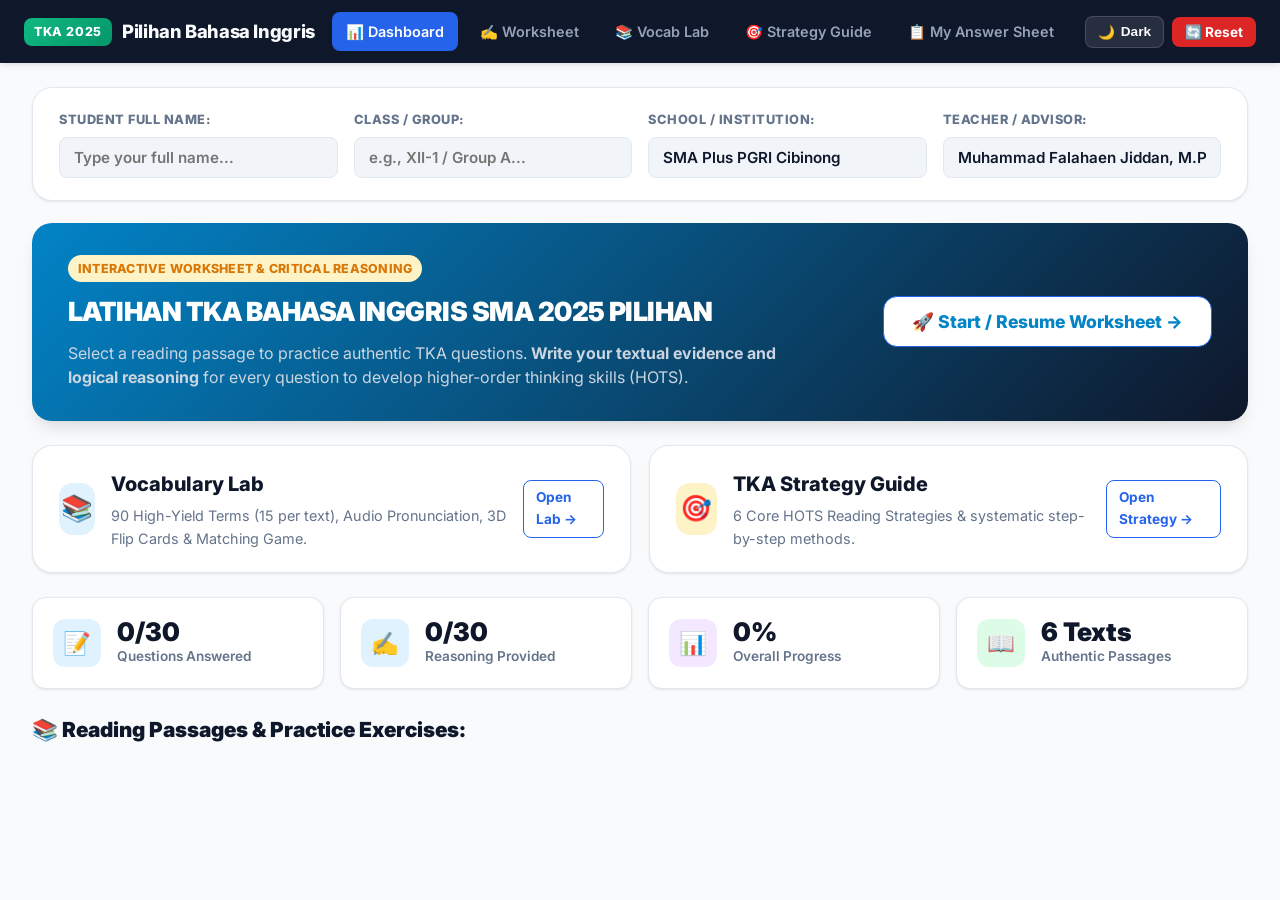
==== commit 8ee4c49f: "Bulletproof Release v3.1: defensive data getters, cache-busting v3.1 on HTML, robust view switching," ====
--- a/student.html
+++ b/student.html
@@ -12,7 +12,7 @@
   <link href="https://fonts.googleapis.com/css2?family=Inter:wght@400;500;600;700;800;900&family=Merriweather:ital,wght@0,300;0,400;0,700;1,300;1,400&display=swap" rel="stylesheet">
   
   <!-- Stylesheet -->
-  <link rel="stylesheet" href="style.css">
+  <link rel="stylesheet" href="style.css?v=3.1">
 </head>
 <body>
   <div class="app-container">
@@ -316,7 +316,7 @@
   </div>
 
   <!-- Scripts -->
-  <script src="data.js"></script>
-  <script src="student.js"></script>
+  <script src="data.js?v=3.1"></script>
+  <script src="student.js?v=3.1"></script>
 </body>
 </html>
--- a/style.css
+++ b/style.css
@@ -1761,3 +1761,292 @@
     break-inside: avoid;
   }
 }
+
+/* ==========================================================
+   ENHANCEMENTS FOR STUDENT MODE (TYPOGRAPHY, FLIPCARDS, STRATEGY, EVALUATION)
+   ========================================================== */
+
+/* Reading Panel Typography Styles */
+.workspace-left-panel.font-serif,
+.workspace-left-panel.font-serif .reading-paragraph,
+.workspace-left-panel.font-serif .reading-text {
+  font-family: 'Merriweather', Georgia, serif !important;
+}
+
+.workspace-left-panel.font-sans,
+.workspace-left-panel.font-sans .reading-paragraph,
+.workspace-left-panel.font-sans .reading-text {
+  font-family: 'Inter', -apple-system, sans-serif !important;
+}
+
+.workspace-left-panel.size-sm .reading-paragraph { font-size: 0.95rem !important; line-height: 1.6 !important; }
+.workspace-left-panel.size-normal .reading-paragraph { font-size: 1.1rem !important; line-height: 1.8 !important; }
+.workspace-left-panel.size-md .reading-paragraph { font-size: 1.25rem !important; line-height: 1.85 !important; }
+.workspace-left-panel.size-lg .reading-paragraph { font-size: 1.4rem !important; line-height: 1.9 !important; }
+
+/* Enhanced 3D Flipcards */
+.flip-cards-grid {
+  display: grid;
+  grid-template-columns: repeat(auto-fit, minmax(300px, 1fr));
+  gap: 22px;
+  perspective: 1200px;
+  margin-top: 18px;
+}
+
+.flip-card-wrapper {
+  height: 330px;
+  position: relative;
+}
+
+.flip-card-inner {
+  position: relative;
+  width: 100%;
+  height: 100%;
+  text-align: left;
+  transition: transform 0.6s cubic-bezier(0.34, 1.56, 0.64, 1);
+  transform-style: preserve-3d;
+  cursor: pointer;
+  border-radius: 18px;
+}
+
+.flip-card-inner.flipped {
+  transform: rotateY(180deg);
+}
+
+.flip-card-front, .flip-card-back {
+  position: absolute;
+  width: 100%;
+  height: 100%;
+  -webkit-backface-visibility: hidden;
+  backface-visibility: hidden;
+  border-radius: 18px;
+  padding: 24px;
+  box-shadow: 0 8px 24px rgba(0,0,0,0.06);
+  border: 1.5px solid var(--border-color);
+  display: flex;
+  flex-direction: column;
+  justify-content: space-between;
+}
+
+.flip-card-front {
+  background: var(--bg-card);
+  border-top: 5px solid var(--academic-blue);
+}
+
+.flip-card-back {
+  background: var(--bg-card-alt);
+  transform: rotateY(180deg);
+  border-top: 5px solid var(--accent-green);
+  overflow-y: auto;
+}
+
+.flip-card-front:hover {
+  border-color: var(--academic-blue);
+  box-shadow: 0 12px 30px rgba(37, 99, 235, 0.15);
+}
+
+.vocab-pos-badge {
+  font-size: 0.78rem;
+  font-weight: 800;
+  background: var(--accent-cyan-light);
+  color: var(--academic-blue);
+  padding: 4px 10px;
+  border-radius: 9999px;
+  text-transform: uppercase;
+  letter-spacing: 0.05em;
+}
+
+.btn-tts-speaker {
+  background: var(--bg-card-alt);
+  border: 1px solid var(--border-color);
+  color: var(--text-main);
+  padding: 6px 12px;
+  border-radius: 8px;
+  font-size: 0.88rem;
+  font-weight: 700;
+  cursor: pointer;
+  display: inline-flex;
+  align-items: center;
+  gap: 6px;
+  transition: all 0.2s ease;
+}
+
+.btn-tts-speaker:hover {
+  background: var(--academic-blue);
+  color: white;
+  transform: scale(1.05);
+}
+
+.btn-tts-speaker.speaking {
+  animation: pulseSpeaking 1s infinite alternate;
+  background: #10b981;
+  color: white;
+}
+
+@keyframes pulseSpeaking {
+  from { transform: scale(1); }
+  to { transform: scale(1.08); box-shadow: 0 0 12px rgba(16, 185, 129, 0.6); }
+}
+
+.flip-card-word {
+  font-size: 1.65rem;
+  font-weight: 900;
+  color: var(--text-main);
+  line-height: 1.25;
+  margin: 10px 0 6px 0;
+}
+
+.flip-card-phonetic {
+  font-size: 1.05rem;
+  color: var(--text-muted);
+  font-family: var(--font-serif);
+  font-style: italic;
+  margin-bottom: 12px;
+}
+
+.flip-hint-badge {
+  display: inline-flex;
+  align-items: center;
+  gap: 6px;
+  font-size: 0.82rem;
+  font-weight: 700;
+  color: var(--academic-blue);
+  background: var(--accent-cyan-light);
+  padding: 6px 12px;
+  border-radius: 8px;
+  width: fit-content;
+}
+
+/* Strategy Cards Improvement */
+.strategy-grid {
+  display: grid;
+  grid-template-columns: repeat(auto-fit, minmax(360px, 1fr));
+  gap: 24px;
+  margin-top: 20px;
+}
+
+.strategy-card-improved {
+  background: var(--bg-card);
+  border-radius: 16px;
+  padding: 26px;
+  border: 1px solid var(--border-color);
+  box-shadow: 0 4px 14px rgba(0,0,0,0.05);
+  display: flex;
+  flex-direction: column;
+  justify-content: space-between;
+  gap: 16px;
+}
+
+.strategy-badge-pill {
+  display: inline-block;
+  background: linear-gradient(135deg, #0284c7, #2563eb);
+  color: white;
+  font-size: 0.82rem;
+  font-weight: 800;
+  padding: 5px 12px;
+  border-radius: 9999px;
+  letter-spacing: 0.04em;
+  text-transform: uppercase;
+}
+
+.strategy-card-title {
+  font-size: 1.35rem;
+  font-weight: 900;
+  color: var(--text-main);
+  margin-top: 8px;
+  line-height: 1.3;
+}
+
+.strategy-card-desc {
+  font-size: 1rem;
+  color: var(--text-secondary);
+  line-height: 1.6;
+}
+
+.strategy-steps-box {
+  background: var(--bg-card-alt);
+  border-radius: 12px;
+  padding: 16px 18px;
+  border: 1px solid var(--border-color);
+}
+
+.strategy-steps-title {
+  font-size: 0.92rem;
+  font-weight: 800;
+  color: var(--academic-blue);
+  margin-bottom: 8px;
+}
+
+.strategy-step-item {
+  font-size: 0.95rem;
+  color: var(--text-main);
+  line-height: 1.55;
+  margin-bottom: 6px;
+}
+
+.strategy-trap-box {
+  background: #fef2f2;
+  border-radius: 12px;
+  padding: 14px 16px;
+  border: 1px solid #fecaca;
+  color: #991b1b;
+}
+
+[data-theme="dark"] .strategy-trap-box {
+  background: #450a0a;
+  border-color: #7f1d1d;
+  color: #fca5a5;
+}
+
+/* Manual Self-Evaluation in My Answer Sheet */
+.eval-btn-group {
+  display: flex;
+  align-items: center;
+  gap: 8px;
+  flex-wrap: wrap;
+}
+
+.btn-eval {
+  padding: 6px 12px;
+  border-radius: 8px;
+  font-size: 0.85rem;
+  font-weight: 800;
+  cursor: pointer;
+  border: 1.5px solid var(--border-color);
+  background: var(--bg-card);
+  color: var(--text-muted);
+  transition: all 0.2s ease;
+  display: inline-flex;
+  align-items: center;
+  gap: 4px;
+}
+
+.btn-eval:hover {
+  transform: translateY(-1px);
+}
+
+.btn-eval.correct.active {
+  background: #10b981 !important;
+  color: white !important;
+  border-color: #059669 !important;
+  box-shadow: 0 2px 8px rgba(16, 185, 129, 0.4);
+}
+
+.btn-eval.incorrect.active {
+  background: #ef4444 !important;
+  color: white !important;
+  border-color: #dc2626 !important;
+  box-shadow: 0 2px 8px rgba(239, 68, 68, 0.4);
+}
+
+.eval-score-card {
+  background: linear-gradient(135deg, #1e293b, #0f172a);
+  color: white;
+  border-radius: 16px;
+  padding: 24px;
+  margin-bottom: 24px;
+  display: grid;
+  grid-template-columns: repeat(auto-fit, minmax(180px, 1fr));
+  gap: 16px;
+  align-items: center;
+}
